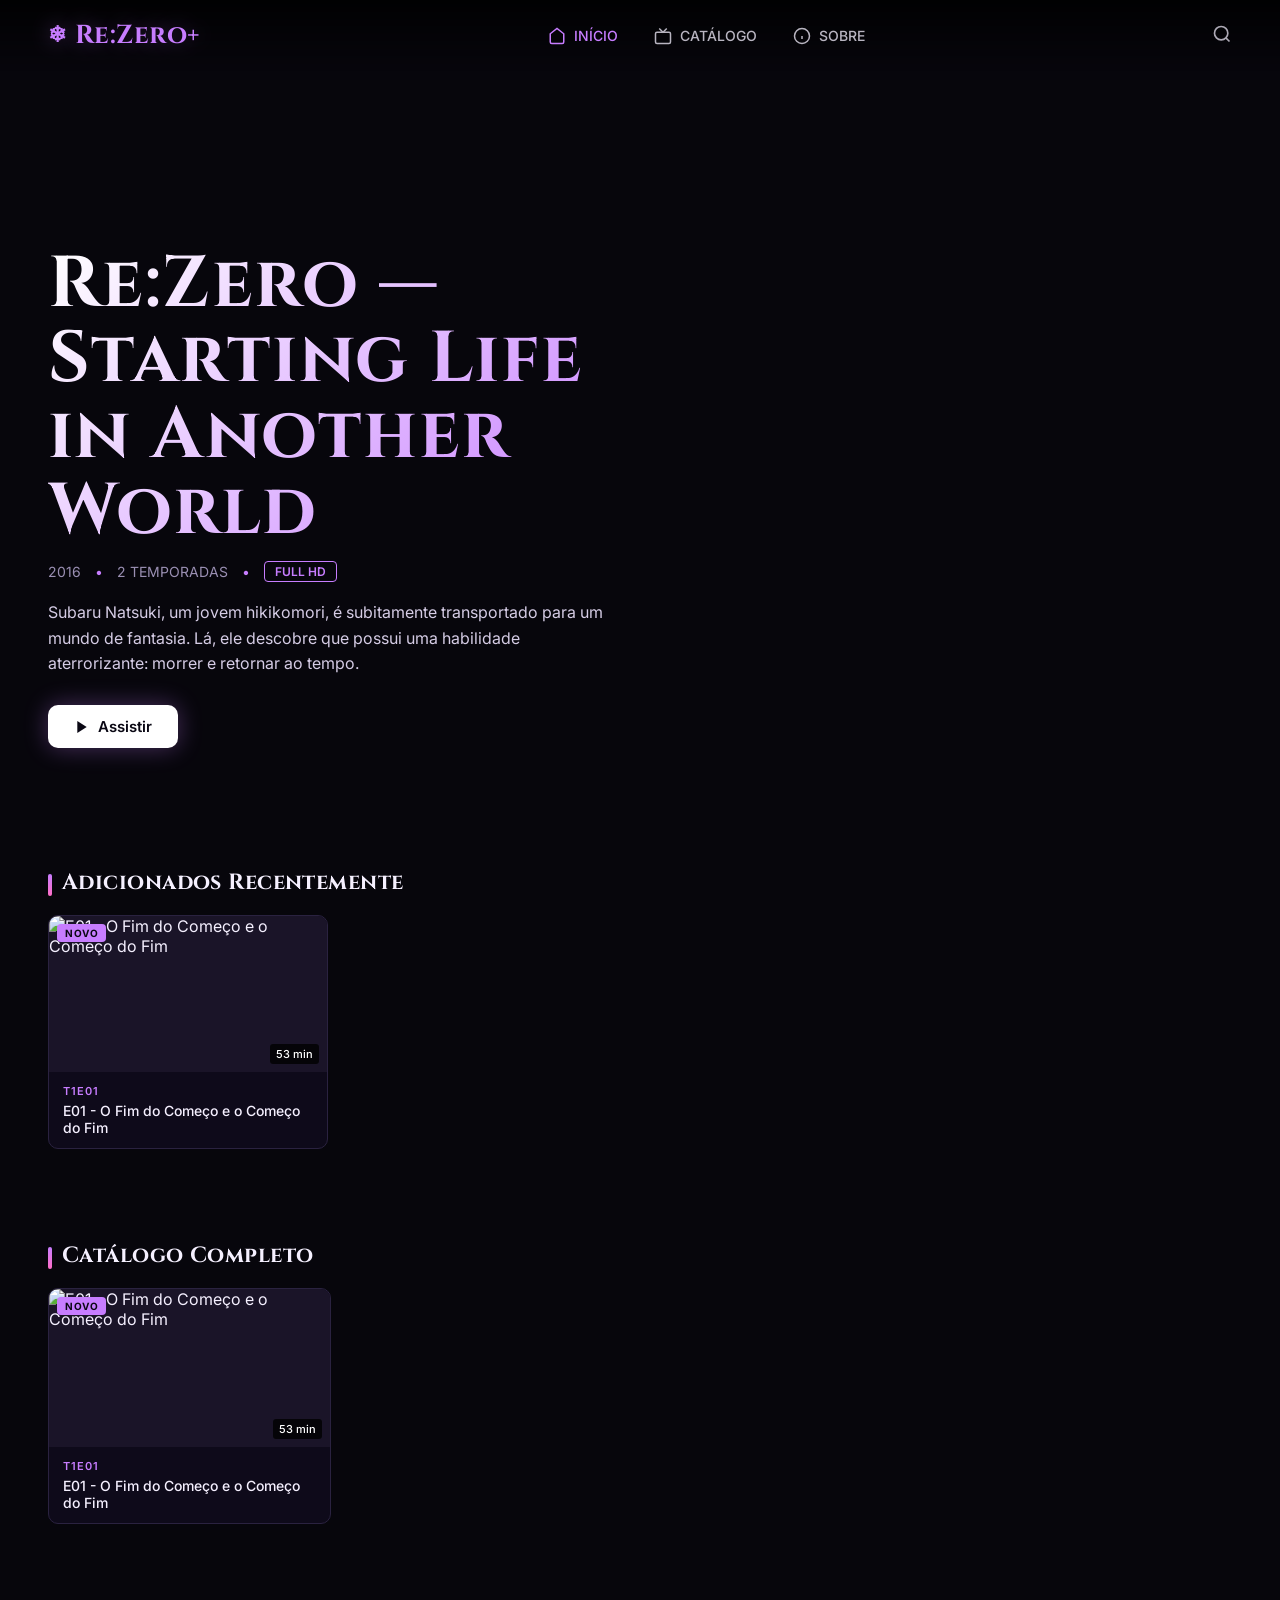
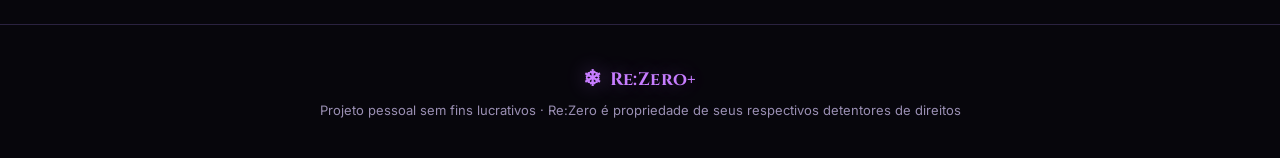
==== index.html @ b3a516ea "setup inicial" ====
<!DOCTYPE html>
<html lang="pt-BR">
<head>
  <meta charset="UTF-8">
  <meta name="viewport" content="width=device-width, initial-scale=1.0">
  <title>Re:Zero+ — Starting Life in Another World</title>
  <meta name="description" content="Assista Re:Zero — Starting Life in Another World online">
  <link rel="stylesheet" href="style.css">
  <link rel="icon" href="data:image/svg+xml,%3Csvg xmlns='http://www.w3.org/2000/svg' viewBox='0 0 100 100'%3E%3Ctext y='.9em' font-size='90'%3E❄%3C/text%3E%3C/svg%3E">
</head>
<body>

  <header id="header">
    <div class="logo">Re:Zero+</div>
    <nav>
      <a href="#inicio" class="active">
        <svg viewBox="0 0 24 24" fill="none" stroke="currentColor" stroke-width="2"><path d="M3 9l9-7 9 7v11a2 2 0 0 1-2 2H5a2 2 0 0 1-2-2z"/></svg>
        <span>INÍCIO</span>
      </a>
      <a href="#catalogo">
        <svg viewBox="0 0 24 24" fill="none" stroke="currentColor" stroke-width="2"><rect x="2" y="7" width="20" height="15" rx="2"/><polyline points="17 2 12 7 7 2"/></svg>
        <span>CATÁLOGO</span>
      </a>
      <a href="#sobre">
        <svg viewBox="0 0 24 24" fill="none" stroke="currentColor" stroke-width="2"><circle cx="12" cy="12" r="10"/><line x1="12" y1="16" x2="12" y2="12"/><line x1="12" y1="8" x2="12.01" y2="8"/></svg>
        <span>SOBRE</span>
      </a>
    </nav>
    <button class="search-btn" aria-label="Buscar">
      <svg width="20" height="20" viewBox="0 0 24 24" fill="none" stroke="currentColor" stroke-width="2"><circle cx="11" cy="11" r="8"/><line x1="21" y1="21" x2="16.65" y2="16.65"/></svg>
    </button>
  </header>

  <section class="hero" id="inicio">
    <div class="hero-bg" id="hero-bg"></div>
    <div class="hero-content">
      <h1 class="hero-title" id="hero-title"></h1>
      <div class="hero-meta">
        <span id="hero-ano"></span>
        <span class="sep">•</span>
        <span id="hero-temp"></span>
        <span class="sep">•</span>
        <span class="tag" id="hero-qual"></span>
      </div>
      <p class="hero-sinopse" id="hero-sinopse"></p>
      <div class="hero-actions">
        <button class="btn btn-primary" id="btn-assistir">
          <svg width="16" height="16" viewBox="0 0 24 24" fill="currentColor"><polygon points="5 3 19 12 5 21 5 3"/></svg>
          Assistir
        </button>
      </div>
    </div>
  </section>

  <section class="section" id="continuar-section">
    <h2 class="section-title">Continuar Assistindo</h2>
    <div class="row" id="row-continuar"></div>
  </section>

  <section class="section">
    <h2 class="section-title">Adicionados Recentemente</h2>
    <div class="row" id="row-recentes"></div>
  </section>

  <section class="section" id="catalogo">
    <h2 class="section-title">Catálogo Completo</h2>
    <div class="grid" id="grid-catalogo"></div>
  </section>

  <footer id="sobre">
    <div class="logo">Re:Zero+</div>
    <p>Projeto pessoal sem fins lucrativos · Re:Zero é propriedade de seus respectivos detentores de direitos</p>
  </footer>

  <script src="data.js"></script>
  <script src="app.js"></script>
</body>
</html>
---- style.css ----
/* ============================================================
   Re:Zero+  —  estilo global
   Inspirado no visual da Netflix com toques lilás Re:Zero
   ============================================================ */

@import url("https://fonts.googleapis.com/css2?family=Cinzel:wght@600;700&family=Inter:wght@300;400;500;600;700&display=swap");

:root {
  /* Cores base */
  --bg:          #07060c;
  --bg-soft:     #0e0a1a;
  --bg-card:     #15102099;
  --text:        #f5f0ff;
  --muted:       #9a8fb3;
  --accent:      #c77dff;
  --accent-2:    #ff6ec7;
  --accent-glow: #c77dff55;
  --danger:      #ff4d6d;
  --border:      #2a2240;
  --radius:      10px;
  --radius-lg:   14px;
}

* { box-sizing: border-box; margin: 0; padding: 0; }
html, body {
  background: var(--bg);
  color: var(--text);
  font-family: "Inter", system-ui, sans-serif;
  min-height: 100vh;
  scroll-behavior: smooth;
  overflow-x: hidden;
  -webkit-font-smoothing: antialiased;
}
h1, h2, .logo, .hero-title {
  font-family: "Cinzel", serif;
  letter-spacing: 0.02em;
}
a    { color: inherit; text-decoration: none; }
img  { display: block; max-width: 100%; }
button, input, select, textarea { font-family: inherit; }

/* ============================================================
   HEADER
   ============================================================ */
header {
  position: fixed;
  top: 0; left: 0; right: 0;
  z-index: 100;
  display: flex;
  align-items: center;
  justify-content: space-between;
  padding: 18px 48px;
  background: linear-gradient(to bottom, #000000cc, transparent);
  transition: background 0.3s;
}
header.scrolled {
  background: #07060ce6;
  backdrop-filter: blur(10px);
  border-bottom: 1px solid var(--border);
}
.logo {
  font-size: 26px;
  font-weight: 700;
  color: var(--accent);
  text-shadow: 0 0 20px var(--accent-glow);
  display: flex;
  align-items: center;
  gap: 8px;
}
.logo::before { content: "❄"; font-size: 22px; }
nav { display: flex; gap: 36px; }
nav a {
  display: flex;
  align-items: center;
  gap: 8px;
  font-size: 14px;
  font-weight: 500;
  color: var(--text);
  opacity: 0.75;
  transition: opacity 0.2s, color 0.2s;
}
nav a:hover, nav a.active { opacity: 1; color: var(--accent); }
nav svg { width: 18px; height: 18px; }
.search-btn {
  background: none; border: none;
  color: var(--text); cursor: pointer;
  opacity: 0.7;
}
.search-btn:hover { opacity: 1; color: var(--accent); }

/* ============================================================
   HERO
   ============================================================ */
.hero {
  position: relative;
  height: 92vh;
  min-height: 600px;
  display: flex;
  align-items: flex-end;
  padding: 0 48px 80px;
  overflow: hidden;
}
.hero-bg {
  position: absolute; inset: 0;
  background-size: cover;
  background-position: center;
  z-index: 0;
}
.hero-bg::after {
  content: ""; position: absolute; inset: 0;
  background:
    linear-gradient(to right, #07060c 0%, #07060c66 40%, transparent 70%),
    linear-gradient(to top,   #07060c 5%, transparent 60%);
}
.hero-content {
  position: relative; z-index: 2;
  max-width: 560px;
  animation: fadeUp 0.8s ease-out;
}
.hero-title {
  font-size: clamp(40px, 6vw, 72px);
  line-height: 1.05;
  margin-bottom: 12px;
  background: linear-gradient(135deg, #fff 0%, var(--accent) 100%);
  -webkit-background-clip: text;
  -webkit-text-fill-color: transparent;
  background-clip: text;
}
.hero-meta {
  display: flex;
  gap: 14px;
  align-items: center;
  font-size: 14px;
  color: var(--muted);
  margin-bottom: 18px;
}
.hero-meta .sep { color: var(--accent); }
.hero-meta .tag {
  padding: 2px 10px;
  border: 1px solid var(--accent);
  border-radius: 4px;
  color: var(--accent);
  font-weight: 600;
  font-size: 12px;
}
.hero-sinopse {
  font-size: 16px;
  line-height: 1.6;
  color: #d5cce5;
  margin-bottom: 28px;
}
.hero-actions { display: flex; gap: 12px; flex-wrap: wrap; }
.btn {
  display: inline-flex;
  align-items: center;
  gap: 8px;
  padding: 12px 26px;
  border-radius: var(--radius);
  font-weight: 600;
  font-size: 15px;
  cursor: pointer;
  border: none;
  transition: transform 0.15s, box-shadow 0.2s, background 0.2s;
}
.btn:hover { transform: translateY(-2px); }
.btn-primary {
  background: #fff;
  color: #0a0814;
  box-shadow: 0 0 24px var(--accent-glow);
}
.btn-primary:hover { box-shadow: 0 0 40px var(--accent-glow); }
.btn-secondary {
  background: #ffffff1a;
  color: var(--text);
  backdrop-filter: blur(6px);
  border: 1px solid #ffffff33;
}
.btn-secondary:hover { background: #ffffff2a; }

/* ============================================================
   SEÇÕES E CARDS
   ============================================================ */
.section { padding: 40px 48px; }
.section-title {
  font-size: 22px;
  font-weight: 700;
  margin-bottom: 18px;
  color: var(--text);
  position: relative;
  padding-left: 14px;
}
.section-title::before {
  content: ""; position: absolute;
  left: 0; top: 6px;
  width: 4px; height: 22px;
  background: linear-gradient(180deg, var(--accent), var(--accent-2));
  border-radius: 2px;
}
.row {
  display: grid;
  grid-auto-flow: column;
  grid-auto-columns: 280px;
  gap: 16px;
  overflow-x: auto;
  padding-bottom: 12px;
  scrollbar-width: thin;
  scrollbar-color: var(--accent) transparent;
}
.row::-webkit-scrollbar { height: 6px; }
.row::-webkit-scrollbar-thumb { background: var(--accent); border-radius: 3px; }
.card {
  position: relative;
  cursor: pointer;
  border-radius: var(--radius);
  overflow: hidden;
  transition: transform 0.25s, box-shadow 0.25s;
  background: var(--bg-soft);
  border: 1px solid var(--border);
}
.card:hover {
  transform: translateY(-4px) scale(1.02);
  box-shadow: 0 14px 40px #00000099, 0 0 0 2px var(--accent);
}
.card-thumb {
  position: relative;
  aspect-ratio: 16/9;
  background: #1a1428;
  overflow: hidden;
}
.card-thumb img {
  width: 100%; height: 100%;
  object-fit: cover;
  transition: transform 0.4s;
}
.card:hover .card-thumb img { transform: scale(1.06); }
.card-badge {
  position: absolute; top: 8px; left: 8px;
  background: var(--accent);
  color: #0a0814;
  font-size: 10px; font-weight: 700;
  letter-spacing: 0.06em; text-transform: uppercase;
  padding: 3px 8px; border-radius: 4px;
}
.card-duration {
  position: absolute; bottom: 8px; right: 8px;
  background: #000000cc;
  color: #fff; font-size: 11px;
  padding: 3px 6px; border-radius: 3px;
  font-weight: 500;
}
.card-progress {
  position: absolute; bottom: 0; left: 0; right: 0;
  height: 3px; background: #ffffff22;
}
.card-progress span {
  display: block; height: 100%;
  background: linear-gradient(90deg, var(--accent), var(--accent-2));
}
.card-info { padding: 12px 14px; }
.card-ep {
  font-size: 11px; color: var(--accent);
  font-weight: 600; letter-spacing: 0.08em;
  text-transform: uppercase;
}
.card-title {
  font-size: 14px; font-weight: 500;
  margin-top: 4px; color: var(--text);
  display: -webkit-box;
  -webkit-line-clamp: 2;
  -webkit-box-orient: vertical;
  overflow: hidden;
}
.play-icon {
  position: absolute; top: 50%; left: 50%;
  transform: translate(-50%, -50%) scale(0.6);
  opacity: 0;
  background: #c77dffe6;
  border-radius: 50%;
  width: 56px; height: 56px;
  display: flex; align-items: center; justify-content: center;
  transition: opacity 0.25s, transform 0.25s;
  backdrop-filter: blur(4px);
}
.card:hover .play-icon {
  opacity: 1;
  transform: translate(-50%, -50%) scale(1);
}
.play-icon svg { width: 22px; height: 22px; fill: #fff; margin-left: 3px; }
.grid {
  display: grid;
  grid-template-columns: repeat(auto-fill, minmax(240px, 1fr));
  gap: 18px;
}

/* ============================================================
   FOOTER
   ============================================================ */
footer {
  text-align: center;
  padding: 40px 24px;
  color: var(--muted);
  font-size: 13px;
  border-top: 1px solid var(--border);
  margin-top: 60px;
}
footer .logo { justify-content: center; margin-bottom: 8px; font-size: 18px; }

/* ============================================================
   ANIMAÇÕES
   ============================================================ */
@keyframes fadeUp {
  from { opacity: 0; transform: translateY(30px); }
  to   { opacity: 1; transform: translateY(0); }
}

/* ============================================================
   MOBILE
   ============================================================ */
@media (max-width: 768px) {
  header { padding: 14px 20px; }
  nav { gap: 18px; }
  nav a span { display: none; }
  .hero { padding: 0 20px 60px; min-height: 480px; height: 80vh; }
  .section { padding: 30px 20px; }
  .row { grid-auto-columns: 200px; }
}
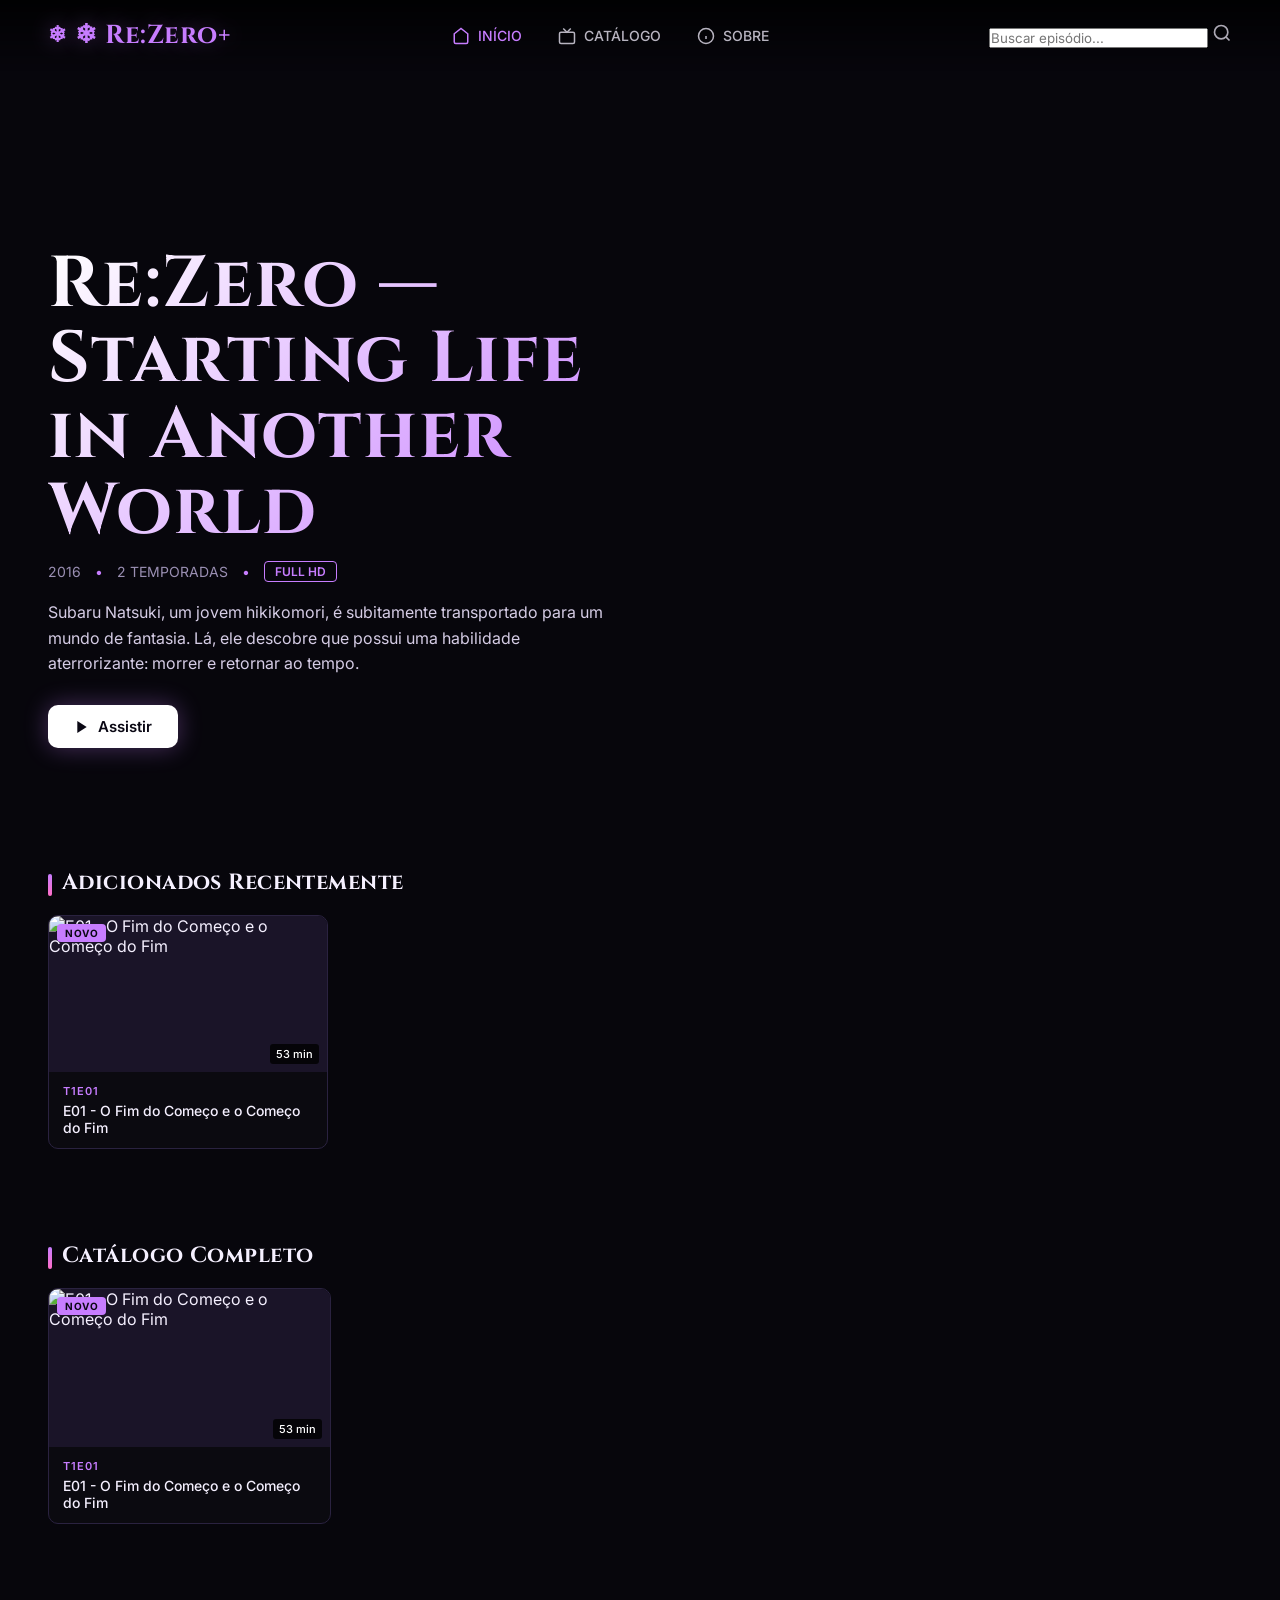
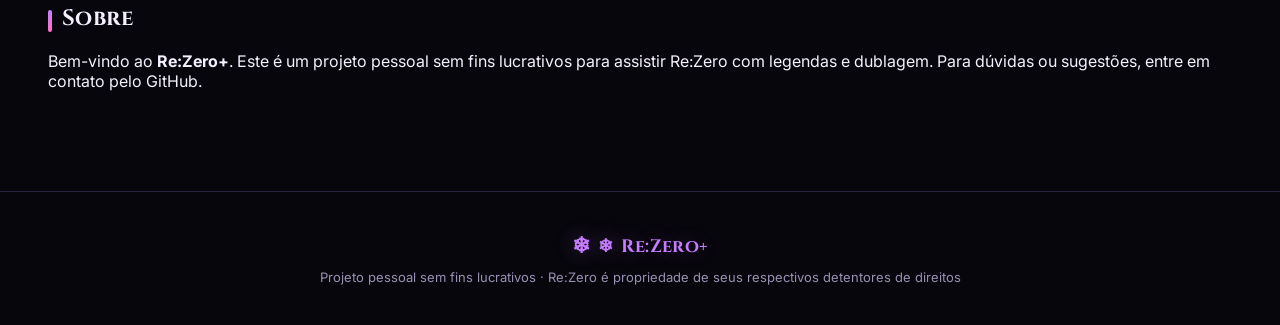
==== commit 6398cb40: "Update index.html" ====
--- a/index.html
+++ b/index.html
@@ -11,27 +11,31 @@
 <body>
 
   <header id="header">
-    <div class="logo">Re:Zero+</div>
+    <div class="logo" id="logo-home"></div>
     <nav>
-      <a href="#inicio" class="active">
+      <a id="nav-inicio" class="active">
         <svg viewBox="0 0 24 24" fill="none" stroke="currentColor" stroke-width="2"><path d="M3 9l9-7 9 7v11a2 2 0 0 1-2 2H5a2 2 0 0 1-2-2z"/></svg>
         <span>INÍCIO</span>
       </a>
-      <a href="#catalogo">
+      <a id="nav-catalogo">
         <svg viewBox="0 0 24 24" fill="none" stroke="currentColor" stroke-width="2"><rect x="2" y="7" width="20" height="15" rx="2"/><polyline points="17 2 12 7 7 2"/></svg>
         <span>CATÁLOGO</span>
       </a>
-      <a href="#sobre">
+      <a id="nav-sobre">
         <svg viewBox="0 0 24 24" fill="none" stroke="currentColor" stroke-width="2"><circle cx="12" cy="12" r="10"/><line x1="12" y1="16" x2="12" y2="12"/><line x1="12" y1="8" x2="12.01" y2="8"/></svg>
         <span>SOBRE</span>
       </a>
     </nav>
-    <button class="search-btn" aria-label="Buscar">
-      <svg width="20" height="20" viewBox="0 0 24 24" fill="none" stroke="currentColor" stroke-width="2"><circle cx="11" cy="11" r="8"/><line x1="21" y1="21" x2="16.65" y2="16.65"/></svg>
-    </button>
+    <div class="search-wrap" id="search-wrap">
+      <input type="text" class="search-input" id="search-input" placeholder="Buscar episódio...">
+      <button class="search-btn" id="search-btn" aria-label="Buscar">
+        <svg width="20" height="20" viewBox="0 0 24 24" fill="none" stroke="currentColor" stroke-width="2"><circle cx="11" cy="11" r="8"/><line x1="21" y1="21" x2="16.65" y2="16.65"/></svg>
+      </button>
+    </div>
   </header>
 
-  <section class="hero" id="inicio">
+  <!-- HERO -->
+  <section class="hero" id="hero">
     <div class="hero-bg" id="hero-bg"></div>
     <div class="hero-content">
       <h1 class="hero-title" id="hero-title"></h1>
@@ -46,29 +50,38 @@
       <div class="hero-actions">
         <button class="btn btn-primary" id="btn-assistir">
           <svg width="16" height="16" viewBox="0 0 24 24" fill="currentColor"><polygon points="5 3 19 12 5 21 5 3"/></svg>
-          Assistir
+          <span id="btn-assistir-texto">Assistir</span>
         </button>
       </div>
     </div>
   </section>
 
-  <section class="section" id="continuar-section">
+  <!-- CONTINUAR -->
+  <section class="section" id="continuar-section" style="display:none">
     <h2 class="section-title">Continuar Assistindo</h2>
     <div class="row" id="row-continuar"></div>
   </section>
 
-  <section class="section">
+  <!-- RECENTES -->
+  <section class="section" id="recentes-section">
     <h2 class="section-title">Adicionados Recentemente</h2>
     <div class="row" id="row-recentes"></div>
   </section>
 
-  <section class="section" id="catalogo">
-    <h2 class="section-title">Catálogo Completo</h2>
+  <!-- CATÁLOGO -->
+  <section class="section" id="catalogo-section">
+    <h2 class="section-title" id="catalogo-titulo">Catálogo Completo</h2>
     <div class="grid" id="grid-catalogo"></div>
   </section>
 
-  <footer id="sobre">
-    <div class="logo">Re:Zero+</div>
+  <!-- SOBRE -->
+  <section class="section" id="sobre-section">
+    <h2 class="section-title">Sobre</h2>
+    <div class="sobre-box" id="sobre-conteudo"></div>
+  </section>
+
+  <footer>
+    <div class="logo" id="logo-footer"></div>
     <p>Projeto pessoal sem fins lucrativos · Re:Zero é propriedade de seus respectivos detentores de direitos</p>
   </footer>
 
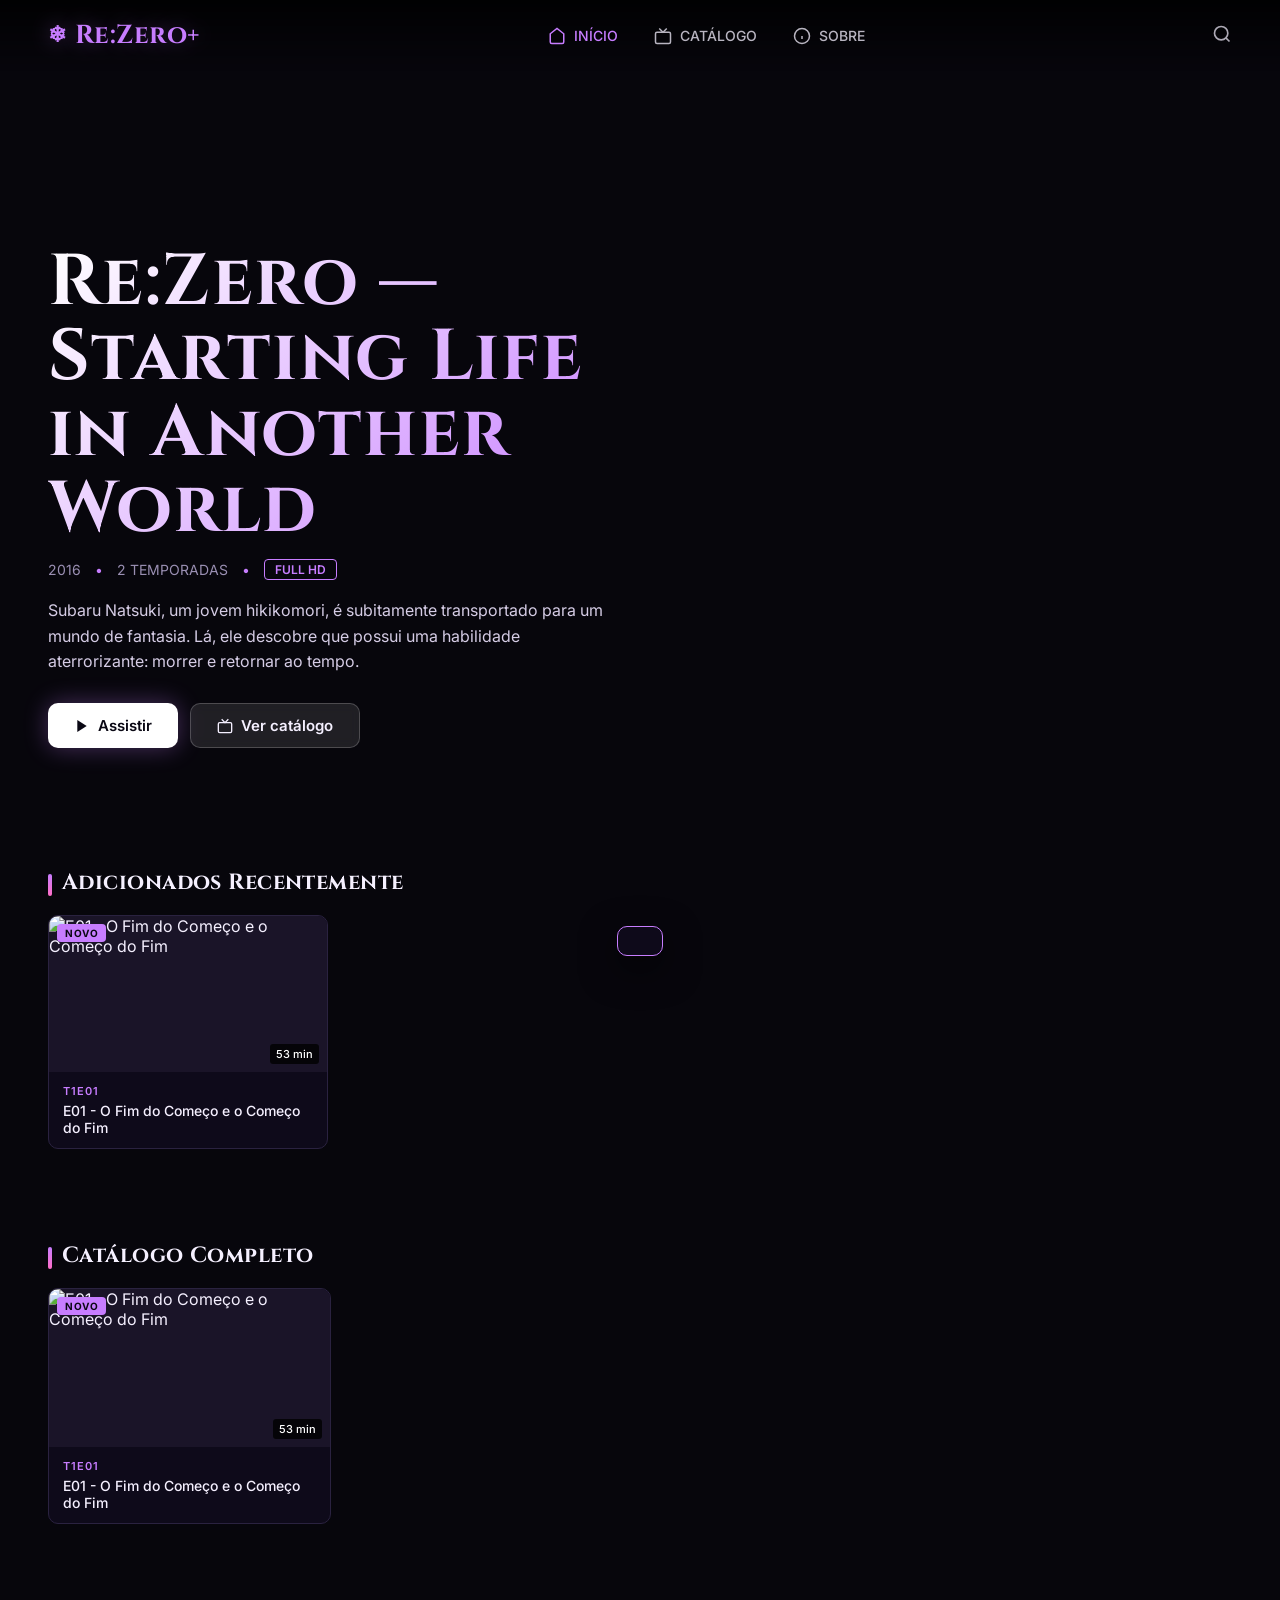
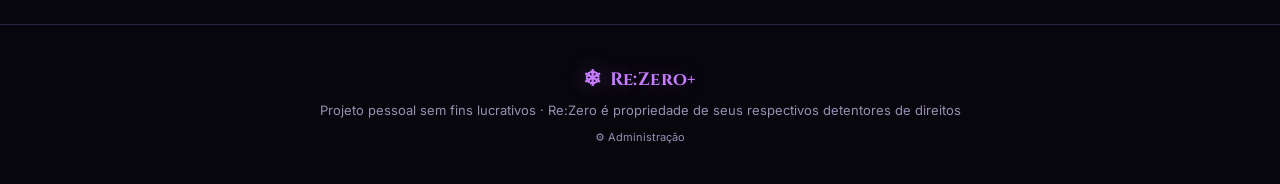
==== commit 1fa38100: "Update index.html" ====
--- a/index.html
+++ b/index.html
@@ -2,40 +2,42 @@
 <html lang="pt-BR">
 <head>
   <meta charset="UTF-8">
-  <meta name="viewport" content="width=device-width, initial-scale=1.0">
+  <meta name="viewport" content="width=device-width, initial-scale=1.0, viewport-fit=cover">
   <title>Re:Zero+ — Starting Life in Another World</title>
-  <meta name="description" content="Assista Re:Zero — Starting Life in Another World online">
+  <meta name="description" content="Assista Re:Zero — Starting Life in Another World online | Streaming grátis e completo">
+  <meta name="theme-color" content="#c77dff">
+  <meta name="apple-mobile-web-app-capable" content="yes">
+  <meta name="apple-mobile-web-app-status-bar-style" content="black-translucent">
+  <meta name="apple-mobile-web-app-title" content="Re:Zero+">
+  <link rel="manifest" href="manifest.json">
   <link rel="stylesheet" href="style.css">
   <link rel="icon" href="data:image/svg+xml,%3Csvg xmlns='http://www.w3.org/2000/svg' viewBox='0 0 100 100'%3E%3Ctext y='.9em' font-size='90'%3E❄%3C/text%3E%3C/svg%3E">
+  <link rel="apple-touch-icon" href="data:image/svg+xml,%3Csvg xmlns='http://www.w3.org/2000/svg' viewBox='0 0 100 100'%3E%3Crect width='100' height='100' fill='%23c77dff'/%3E%3Ctext x='50' y='72' font-size='70' text-anchor='middle' fill='white'%3E❄%3C/text%3E%3C/svg%3E">
 </head>
 <body>
 
   <header id="header">
-    <div class="logo" id="logo-home"></div>
+    <div class="logo">Re:Zero+</div>
     <nav>
-      <a id="nav-inicio" class="active">
+      <a href="#inicio" class="active">
         <svg viewBox="0 0 24 24" fill="none" stroke="currentColor" stroke-width="2"><path d="M3 9l9-7 9 7v11a2 2 0 0 1-2 2H5a2 2 0 0 1-2-2z"/></svg>
         <span>INÍCIO</span>
       </a>
-      <a id="nav-catalogo">
+      <a href="#catalogo">
         <svg viewBox="0 0 24 24" fill="none" stroke="currentColor" stroke-width="2"><rect x="2" y="7" width="20" height="15" rx="2"/><polyline points="17 2 12 7 7 2"/></svg>
         <span>CATÁLOGO</span>
       </a>
-      <a id="nav-sobre">
+      <a href="#sobre">
         <svg viewBox="0 0 24 24" fill="none" stroke="currentColor" stroke-width="2"><circle cx="12" cy="12" r="10"/><line x1="12" y1="16" x2="12" y2="12"/><line x1="12" y1="8" x2="12.01" y2="8"/></svg>
         <span>SOBRE</span>
       </a>
     </nav>
-    <div class="search-wrap" id="search-wrap">
-      <input type="text" class="search-input" id="search-input" placeholder="Buscar episódio...">
-      <button class="search-btn" id="search-btn" aria-label="Buscar">
-        <svg width="20" height="20" viewBox="0 0 24 24" fill="none" stroke="currentColor" stroke-width="2"><circle cx="11" cy="11" r="8"/><line x1="21" y1="21" x2="16.65" y2="16.65"/></svg>
-      </button>
-    </div>
+    <button class="search-btn" aria-label="Buscar" id="search-btn">
+      <svg width="20" height="20" viewBox="0 0 24 24" fill="none" stroke="currentColor" stroke-width="2"><circle cx="11" cy="11" r="8"/><line x1="21" y1="21" x2="16.65" y2="16.65"/></svg>
+    </button>
   </header>
 
-  <!-- HERO -->
-  <section class="hero" id="hero">
+  <section class="hero" id="inicio">
     <div class="hero-bg" id="hero-bg"></div>
     <div class="hero-content">
       <h1 class="hero-title" id="hero-title"></h1>
@@ -50,42 +52,220 @@
       <div class="hero-actions">
         <button class="btn btn-primary" id="btn-assistir">
           <svg width="16" height="16" viewBox="0 0 24 24" fill="currentColor"><polygon points="5 3 19 12 5 21 5 3"/></svg>
-          <span id="btn-assistir-texto">Assistir</span>
+          Assistir
         </button>
+        <button class="btn btn-secondary" id="btn-catalogo">
+          <svg width="16" height="16" viewBox="0 0 24 24" fill="none" stroke="currentColor" stroke-width="2"><rect x="2" y="7" width="20" height="15" rx="2"/><polyline points="17 2 12 7 7 2"/></svg>
+          Ver catálogo
+        </button>
       </div>
     </div>
   </section>
 
-  <!-- CONTINUAR -->
-  <section class="section" id="continuar-section" style="display:none">
+  <section class="section" id="continuar-section">
     <h2 class="section-title">Continuar Assistindo</h2>
     <div class="row" id="row-continuar"></div>
   </section>
 
-  <!-- RECENTES -->
-  <section class="section" id="recentes-section">
+  <section class="section">
     <h2 class="section-title">Adicionados Recentemente</h2>
     <div class="row" id="row-recentes"></div>
   </section>
 
-  <!-- CATÁLOGO -->
-  <section class="section" id="catalogo-section">
-    <h2 class="section-title" id="catalogo-titulo">Catálogo Completo</h2>
+  <section class="section" id="catalogo">
+    <h2 class="section-title">Catálogo Completo</h2>
     <div class="grid" id="grid-catalogo"></div>
   </section>
 
-  <!-- SOBRE -->
-  <section class="section" id="sobre-section">
-    <h2 class="section-title">Sobre</h2>
-    <div class="sobre-box" id="sobre-conteudo"></div>
-  </section>
-
-  <footer>
-    <div class="logo" id="logo-footer"></div>
+  <footer id="sobre">
+    <div class="logo">Re:Zero+</div>
     <p>Projeto pessoal sem fins lucrativos · Re:Zero é propriedade de seus respectivos detentores de direitos</p>
+    <p style="margin-top: 12px; font-size: 11px;">
+      <a href="painel-secreto.html" style="color: var(--muted); text-decoration: none;">⚙️ Administração</a>
+    </p>
   </footer>
 
+  <div class="toast" id="toast"></div>
+
   <script src="data.js"></script>
-  <script src="app.js"></script>
+  <script>
+  /* ============================================================
+     Re:Zero+  —  app.js (home)
+     ============================================================ */
+
+  const $ = (sel) => document.querySelector(sel);
+  const byId = (id) => EPISODIOS.find((e) => e.id === id);
+
+  /* Lê progresso salvo pelo player no localStorage */
+  function getProgress(epId) {
+    try {
+      const data = JSON.parse(localStorage.getItem(`rezeroplus:progress:${epId}`) || "null");
+      if (!data || !data.duration) return 0;
+      return Math.round((data.current / data.duration) * 100);
+    } catch { return 0; }
+  }
+
+  /* ----------------- HERO ----------------- */
+  function renderHero() {
+    if (SITE.bannerUrl) $("#hero-bg").style.backgroundImage = `url('${SITE.bannerUrl}')`;
+    $("#hero-title").textContent = SITE.titulo;
+    $("#hero-ano").textContent   = SITE.ano;
+    $("#hero-temp").textContent  = `${SITE.temporadas} TEMPORADA${SITE.temporadas > 1 ? "S" : ""}`;
+    $("#hero-qual").textContent  = SITE.qualidade;
+    $("#hero-sinopse").textContent = SITE.sinopse;
+    document.title = `${SITE.nome} — ${SITE.titulo}`;
+
+    $("#btn-assistir").addEventListener("click", () => {
+      const epRetomar = EPISODIOS.find((e) => getProgress(e.id) > 5 && getProgress(e.id) < 95);
+      const alvo = epRetomar || EPISODIOS[0];
+      if (alvo) abrirPlayer(alvo.id);
+    });
+
+    $("#btn-catalogo").addEventListener("click", () => {
+      document.querySelector("#catalogo").scrollIntoView({ behavior: "smooth" });
+    });
+
+    $("#search-btn").addEventListener("click", () => {
+      const termo = prompt("Buscar episódio:", "");
+      if (termo && termo.trim()) {
+        const encontrado = EPISODIOS.find(e => 
+          e.titulo.toLowerCase().includes(termo.toLowerCase()) ||
+          e.id.toLowerCase().includes(termo.toLowerCase())
+        );
+        if (encontrado) {
+          abrirPlayer(encontrado.id);
+        } else {
+          toast("Episódio não encontrado", "error");
+        }
+      }
+    });
+  }
+
+  /* ----------------- CARD ----------------- */
+  function criarCard(ep, { mostrarProgresso = false } = {}) {
+    const progresso = mostrarProgresso ? getProgress(ep.id) : 0;
+    const card = document.createElement("div");
+    card.className = "card";
+    card.onclick = () => abrirPlayer(ep.id);
+
+    const tagNovo = ep.novo ? `<div class="card-badge">Novo</div>` : "";
+    const progressoHtml = mostrarProgresso && progresso > 0
+      ? `<div class="card-progress"><span style="width:${progresso}%"></span></div>` : "";
+
+    card.innerHTML = `
+      <div class="card-thumb">
+        ${ep.thumb ? `<img src="${ep.thumb}" alt="${ep.titulo}" loading="lazy">` : ""}
+        ${tagNovo}
+        <div class="play-icon">
+          <svg viewBox="0 0 24 24"><polygon points="5 3 19 12 5 21 5 3"/></svg>
+        </div>
+        <div class="card-duration">${ep.duracao} min</div>
+        ${progressoHtml}
+      </div>
+      <div class="card-info">
+        <div class="card-ep">T${ep.temporada}E${String(ep.episodio).padStart(2, "0")}</div>
+        <div class="card-title">${escapeHtml(ep.titulo)}</div>
+      </div>
+    `;
+    return card;
+  }
+
+  function escapeHtml(str) {
+    return str.replace(/[&<>]/g, function(m) {
+      if (m === '&') return '&amp;';
+      if (m === '<') return '&lt;';
+      if (m === '>') return '&gt;';
+      return m;
+    });
+  }
+
+  /* ----------------- LINHAS ----------------- */
+  function renderContinuar() {
+    const row = $("#row-continuar");
+    if (!row) return;
+    row.innerHTML = "";
+    
+    const ids = EPISODIOS
+      .filter((e) => getProgress(e.id) > 5 && getProgress(e.id) < 95)
+      .map((e) => e.id);
+
+    if (!ids.length) {
+      const section = $("#continuar-section");
+      if (section) section.style.display = "none";
+      return;
+    }
+    
+    const section = $("#continuar-section");
+    if (section) section.style.display = "";
+    
+    ids.forEach((id) => {
+      const ep = byId(id);
+      if (ep) row.appendChild(criarCard(ep, { mostrarProgresso: true }));
+    });
+  }
+
+  function renderRecentes() {
+    const row = $("#row-recentes");
+    if (!row) return;
+    row.innerHTML = "";
+    
+    const lista = (typeof RECENTES !== "undefined" && RECENTES.length) ? RECENTES : EPISODIOS.slice(-6).map((e) => e.id);
+    lista.forEach((id) => {
+      const ep = byId(id);
+      if (ep) row.appendChild(criarCard(ep));
+    });
+  }
+
+  function renderCatalogo() {
+    const grid = $("#grid-catalogo");
+    if (!grid) return;
+    grid.innerHTML = "";
+    
+    const eps = [...EPISODIOS].sort((a, b) => a.temporada - b.temporada || a.episodio - b.episodio);
+    eps.forEach((ep) => grid.appendChild(criarCard(ep)));
+  }
+
+  function abrirPlayer(epId) {
+    window.location.href = `player.html?ep=${encodeURIComponent(epId)}`;
+  }
+
+  function setupHeader() {
+    const header = $("#header");
+    window.addEventListener("scroll", () => {
+      header.classList.toggle("scrolled", window.scrollY > 40);
+    });
+  }
+
+  function toast(msg, tipo) {
+    const el = $("#toast");
+    if (!el) return;
+    el.textContent = msg;
+    el.className = "toast show " + (tipo || "");
+    clearTimeout(el._t);
+    el._t = setTimeout(() => el.classList.remove("show"), 2800);
+  }
+
+  /* ----------------- SERVICE WORKER (PWA) ----------------- */
+  if ('serviceWorker' in navigator) {
+    navigator.serviceWorker.register('/sw.js').catch(err => console.log('SW error:', err));
+  }
+
+  /* ----------------- INICIALIZAÇÃO ----------------- */
+  document.addEventListener("DOMContentLoaded", () => {
+    // Aguarda data.js carregar
+    setTimeout(() => {
+      if (typeof SITE !== 'undefined' && EPISODIOS) {
+        renderHero();
+        renderContinuar();
+        renderRecentes();
+        renderCatalogo();
+        setupHeader();
+      } else {
+        console.error("Dados não carregados");
+        document.body.innerHTML = '<div style="display:flex;align-items:center;justify-content:center;height:100vh;color:#fff;text-align:center"><div><h2>❄ Re:Zero+</h2><p>Carregando dados...</p><small>Se este erro persistir, verifique o arquivo data.js</small></div></div>';
+      }
+    }, 100);
+  });
+  </script>
 </body>
 </html>
--- a/style.css
+++ b/style.css
@@ -1,12 +1,10 @@
 /* ============================================================
-   Re:Zero+  —  estilo global
-   Inspirado no visual da Netflix com toques lilás Re:Zero
+   Re:Zero+  —  estilo global com melhorias
    ============================================================ */
 
 @import url("https://fonts.googleapis.com/css2?family=Cinzel:wght@600;700&family=Inter:wght@300;400;500;600;700&display=swap");
 
 :root {
-  /* Cores base */
   --bg:          #07060c;
   --bg-soft:     #0e0a1a;
   --bg-card:     #15102099;
@@ -314,6 +312,29 @@
 }
 
 /* ============================================================
+   TOAST (para o painel e player)
+   ============================================================ */
+.toast {
+  position: fixed;
+  bottom: 24px;
+  left: 50%;
+  transform: translateX(-50%) translateY(80px);
+  background: var(--bg-soft);
+  border: 1px solid var(--accent);
+  color: var(--text);
+  padding: 14px 22px;
+  border-radius: 10px;
+  font-size: 14px;
+  box-shadow: 0 12px 36px rgba(0,0,0,.6);
+  z-index: 800;
+  transition: transform .35s;
+  pointer-events: none;
+}
+.toast.show { transform: translateX(-50%) translateY(0); }
+.toast.error { border-color: var(--danger); }
+.toast.success { border-color: var(--success); }
+
+/* ============================================================
    MOBILE
    ============================================================ */
 @media (max-width: 768px) {
